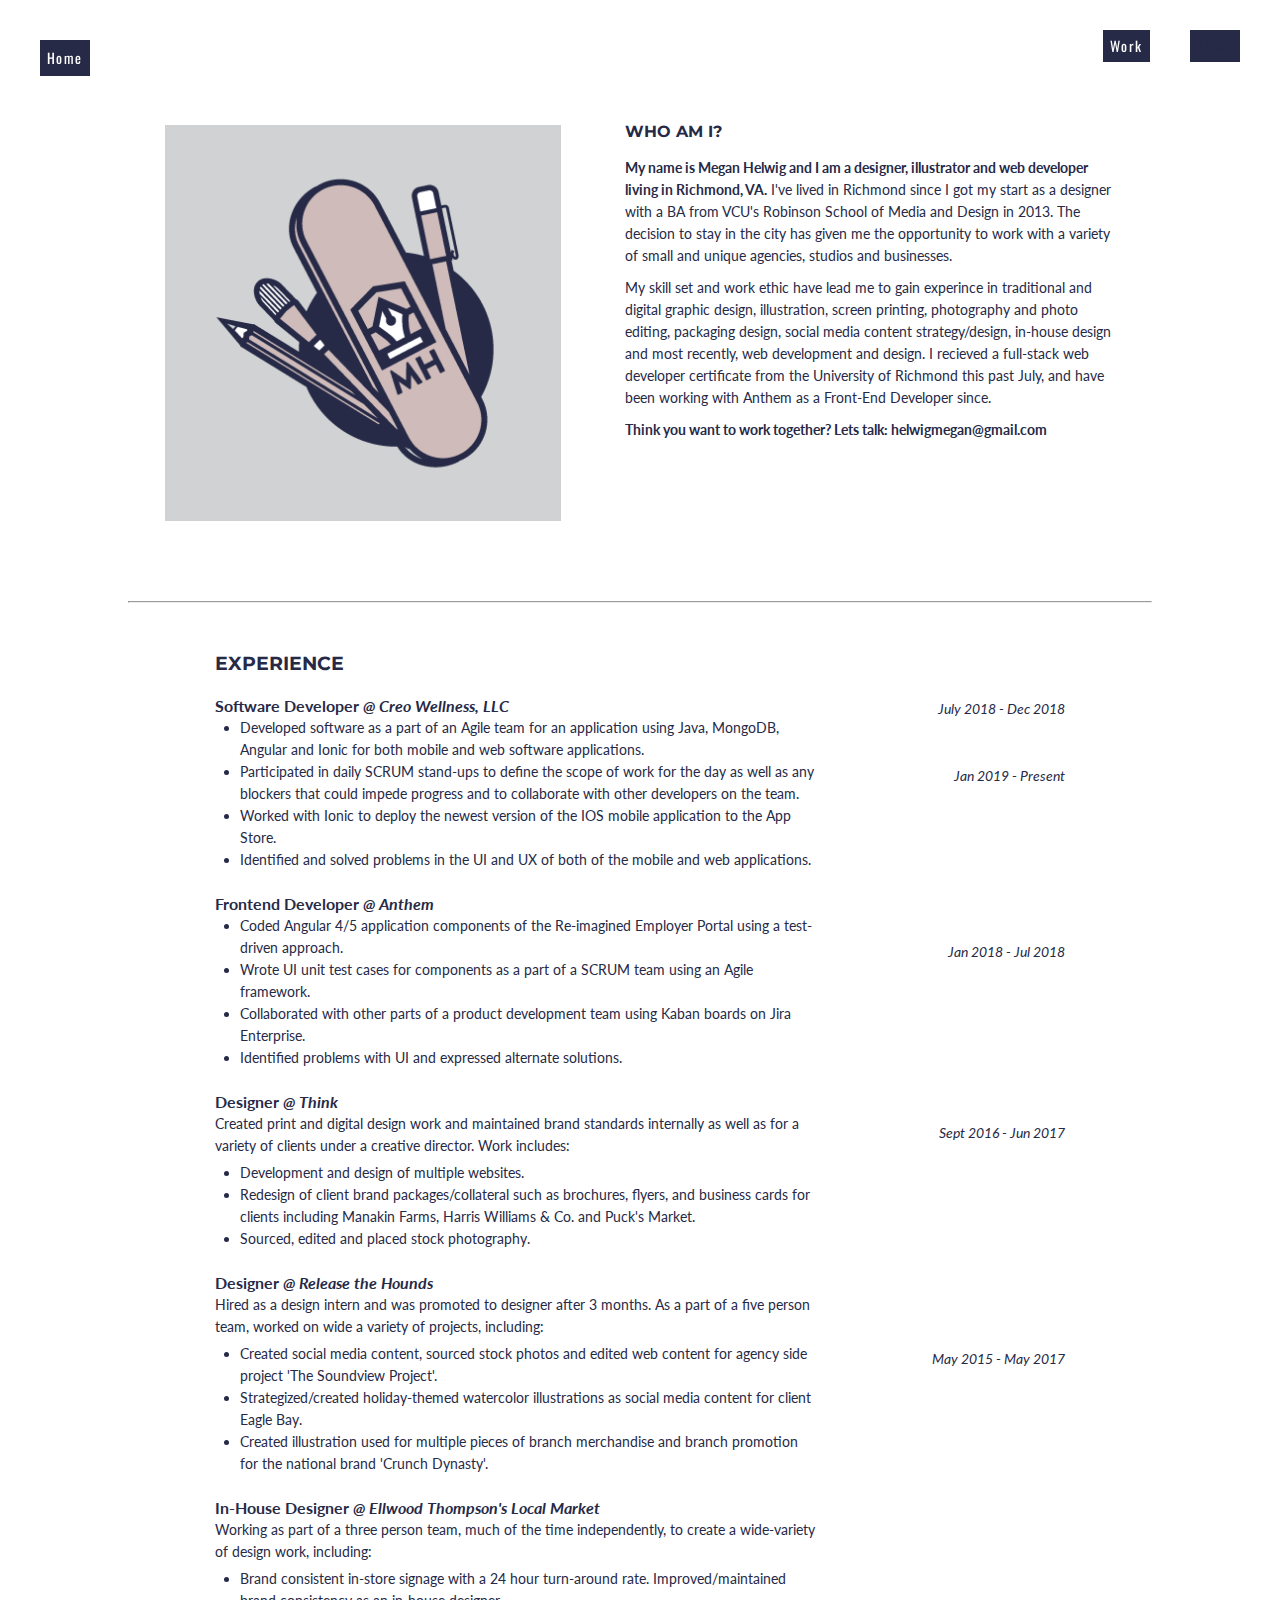
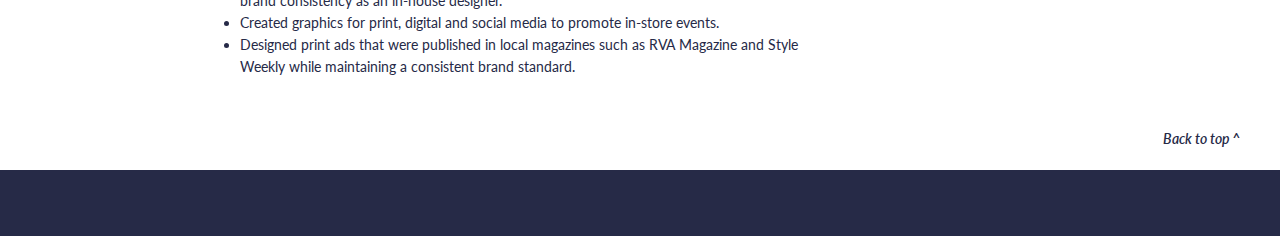
==== about.html @ 529524cf "spacing issue" ====
<!doctype html>
<html lang="en-us">

<!-- Viewport Meta Tag / Title / style.css -->

<head>
  <!-- Page Metadata -->
  <meta charset="UTF-8">
  <meta name="viewport" content="width=device-width, initial-scale=1">
  <meta name="keywords" content="HTML, CSS, SEO, Graphic, Design, Illustration, Adobe, Digital, Designer, Web Developer, Brand, Watercolor, Wordpress, CMS, Richmond, creative">
  <meta name="description" content='The personal design portfolio for Megan Helwig, a Web Developer/Designer/Illustrator in Richmond, VA'>
  <meta name="author" content='Megan Helwig'>
  <meta name="title" content ="Graphic and Web Design Portfolio, About Me">
  <!-- Home Page-->
  <title>Portfolio | Megan Helwig</title>
  <!-- Internal Stylesheets -->
  <link rel="stylesheet" type="text/css" href="assets/css/reset.css">
  <link rel="stylesheet" type="text/css" href="assets/css/about.css">
  <!-- Google Fonts -->
  <link href="https://fonts.googleapis.com/css?family=Lato" rel="stylesheet">
  <link href="https://fonts.googleapis.com/css?family=Montserrat:700|Oswald:300" rel="stylesheet">
  <!-- Font Awesome -->
  <link rel="stylesheet" href="https://use.fontawesome.com/releases/v5.3.1/css/all.css" integrity="sha384-mzrmE5qonljUremFsqc01SB46JvROS7bZs3IO2EmfFsd15uHvIt+Y8vEf7N7fWAU"
    crossorigin="anonymous">
</head>

<body>

  <!-- Header -->
  <header id="masthead">
    <div class="container">
      <!-- Header that links back to Home Page-->
      <a href="index.html" id="homeLink">
         Home
      </a>

      <!-- Nav Bar w/ Links -->
      <nav class="nav">
        <!-- Work -->
        <div class="dropdown">
          <a class="dropbtn">Work</a>
          <div class="dropdown-content">
            <a class="dropdown-link" href="work/project1.html">Apparel Design</a>
            <a class="dropdown-link" href="work/project2.html">Packaging Design</a>
            <a class="dropdown-link" href="work/project3.html">Commercial Watercolor</a>
            <a class="dropdown-link" href="work/project4.html">Iconography </a>
            <a class="dropdown-link" href="work/project5.html">Hand-drawn Illustration</a>
            <a class="dropdown-link" href="work/project6.html">Personal Watercolor</a>
          </div>
        </div>
        <!-- About Me -->
        <a href="about.html">About</a>
      </nav>
    </div>
    <!-- Nav Bar -->
  </header>
  <!--/..Header -->

  <!-- Main Container: About Me Image, Paragraph -->
  <div class="mainSection">
    <!-- Left Side -->
    <div class="leftSide">
      <div id="projects">
        <!-- About Me Image -->
        <div>
          <img id="aboutMe" src="assets/images/AboutMe.png">
        </div>
      </div>
    </div>
    <!--/..Left Side -->

    <!-- Right Side -->
    <div class="rightSide">
      <h3>WHO AM I?</h3>
      <!-- About Me Paragraph -->
      <p id="aboutMePara">
        <strong>My name is Megan Helwig and I am a designer, illustrator and web developer living in Richmond, VA.</strong>        I've lived in Richmond since I got my start as a designer with a BA from VCU's Robinson School of Media and Design
        in 2013. The decision to stay in the city has given me the opportunity to work with a variety of small and unique
        agencies, studios and businesses.
        <div id="space">
          My skill set and work ethic have lead me to gain experince in traditional and digital graphic design, illustration, screen
          printing, photography and photo editing, packaging design, social media content strategy/design, in-house design
          and most recently, web development and design. I recieved a full-stack web developer certificate from the University
          of Richmond this past July, and have been working with Anthem as a Front-End Developer since.
        </div>
        <strong>
      Think you want to work together? Lets talk: 
     <!-- Mail to link w/ subject line: 'Let's work together! -->
      <a href="mailto:helwigmegan@gmail.com?Subject=Lets%20work%20together!" target="_top">
         helwigmegan@gmail.com</a>
      </strong>
      </p>
      <!-- /..About Me Paragraph -->
    </div>
    <!--/..Right Side -->
  </div>
  <!--/..Main Container -->

  <hr class="line">

  <!-- CV -->
  <div class="cv">
    <!-- CV Left Column -->
    <div class="column" id="resumeLeft">
      <h3 class="resumeCateg">EXPERIENCE </h3>
       <!-- Creo Description-->
       <h4>Software Developer <a class="oblique" href="https://www.creochange.com/"> @ Creo Wellness, LLC</a></h4>
       <p class="dateHidden">
         Jan 2019 - Present
       </p>
         <ul class="b">
           <li>Developed software as a part of an Agile team for an application using Java, MongoDB, Angular and Ionic for both mobile and web software applications.
           </li>
           <li>Participated in daily SCRUM stand-ups to define the scope of work for the day as well as any blockers that could impede progress and to collaborate with other developers on the team. 
           </li>
           <li>Worked with Ionic to deploy the newest version of the IOS mobile application to the App Store.    
           </li>
           <li>Identified and solved problems in the UI and UX of both of the mobile and web applications.
          </li>
         </ul>
       <!-- /..Creo Description -->
       <br>
      <!-- Anthem Description-->
      <h4>Frontend Developer <a class="oblique" href="https://www.anthem.com/employer/"> @ Anthem</a></h4>
      <p class="dateHidden">
        Jul 2018 - Present
      </p>
        <ul class="b">
          <li>Coded Angular 4/5 application components of the Re-imagined Employer Portal using a test-driven approach. </li>
          <li>Wrote UI unit test cases for components as a part of a SCRUM team using an Agile framework. </li>
          <li>Collaborated with other parts of a product development team using Kaban boards on Jira Enterprise. </li>
          <li>Identified problems with UI and expressed alternate solutions.</li>
        </ul>
      <!-- /..Anthem Description -->
      <br>
      <!-- Think Description -->
      <h4>Designer<a class="oblique" href="www.think804.com/"> @ Think</a></h4>
      <p class="dateHidden">
        Jan 2018 - Jul 2018
      </p>
      <ul class="b">
        <p id="leftAlign">Created print and digital design work and maintained brand standards internally as well as for a variety of clients
          under a creative director. Work includes:</p>
        <li>Development and design of multiple websites.</li>
        <li>Redesign of client brand packages/collateral such as brochures, flyers, and business cards for clients including
          Manakin Farms, Harris Williams & Co. and Puck's Market.</li>
        <li>Sourced, edited and placed stock photography.</li>
      </ul>
      <!-- /..Think Description -->
      <br>
      <!-- Release the Hounds Description -->
      <h4>Designer<a class="oblique" href="https://www.releasethehounds.tv/"> @ Release the Hounds</a></h4>
      <p class="dateHidden">
        Sept 2016 - Jun 2017
      </p>
      <ul class="b">
        <p id="leftAlign">Hired as a design intern and was promoted to designer after 3 months. As a part of a five person team, worked on
          wide a variety of projects, including:</p>
        <li>Created social media content, sourced stock photos and edited web content for agency side project 'The Soundview
          Project'. </li>
        <li>Strategized/created holiday-themed watercolor illustrations as social media content for client Eagle Bay.</li>
        <li>Created illustration used for multiple pieces of branch merchandise and branch promotion for the national brand 'Crunch
          Dynasty'.
        </li>
      </ul>
      <!-- /..Release the Hounds Description -->
      <br>
      <!-- Ellwoods Description -->
      <h4>In-House Designer<a class="oblique" href="https://ellwoodthompsons.com/"> @ Ellwood Thompson's Local Market</a></h4>
      <ul class="b">
        <p id="leftAlign">Working as part of a three person team, much of the time independently, to create a wide-variety of design work,
          including:
        </p>
        <li>Brand consistent in-store signage with a 24 hour turn-around rate. Improved/maintained brand consistency as an in-house
          designer.
        </li>
        <li>Created graphics for print, digital and social media to promote in-store events.</li>
        <li>Designed print ads that were published in local magazines such as RVA Magazine and Style Weekly while maintaining
          a consistent brand standard.</li>
      </ul>
      <!-- /..Ellwoods Description -->
    </div>
    <!--/..CV Left Column -->

    <!-- CV Right Column -->
    <div class="column" id="resumeRight">
      <p class="resumeDate" id="date1">
        July 2018 - Dec 2018
      </p>
      <p class="resumeDate" id="date1">
        Jan 2019 - Present
      </p>
      <br>
      <br>
      <p class="resumeDate" id="date2">
        Jan 2018 - Jul 2018
      </p>
      <br>
      <br>
      <p class="resumeDate" id="date3">
        Sept 2016 - Jun 2017
      </p>
      <br>
      <br>
      <p class="resumeDate" id="date4">
        May 2015 - May 2017
      </p>
    </div>
    <!--/..CV Right Column -->
  </div>
  <!--/..CV -->

  <!-- Back to Top Link -->
  <div id="marginRight">
    <a id="backToTop" href="#top">
      <p>Back to top ^</p>
    </a>
  </div>

  <!-- Footer -->
  <footer class="footer">
    <div class="contact" id="contact">
      <ul>
        <li class="socialLinks">
          <a href="https://github.com/helwigmj">
            <i class="fab fa-github fa-2x"></i>
          </a></li>
        <li class="socialLinks">
          <a href="https://www.linkedin.com/in/meganhelwig/">
            <i class="fab fa-linkedin-in fa-2x"></i>
          </a></li>
        <li class="socialLinks">
          <a href="https://www.instagram.com/inflammatorykitten">
            <i class="fab fa-instagram fa-2x"></i>
          </a></li>
      </ul>
    </div> -->
  </footer>
  <!--/..Footer -->


</body>

</html>
---- assets/css/about.css ----
/* General Styling */
 body {
    font-family: Lato, sans-serif;
    line-height: 22px; 
    color: #262A47;
 }
    
 * {
    box-sizing: border-box;
 }

 .container {
    width: 100%;
    margin: 0 auto;
 } 

 html {
    scroll-behavior: smooth;
 }
   
 /* Font Styling */
 p {
    margin-bottom: 20px;
    font-size: 14px;
 }

 h1,
 h2,
 h3 {
    font-family: Montserrat, sans-serif;
    color: #262A47;
 }
    
 footer h3 {
    font-family: Montserrat, sans-serif;
    padding-bottom: 20px;
    margin-bottom: 15px;
    line-height: 22px;
    border-bottom: 2px solid #eee;
 }
  
 /* Image Styling */
 img {
    max-width: 100%;
 }
    
 /* Header/Logo Styling */
 #masthead {
    position: fixed;
    z-index: 99;
    width: 100%;
    height: 75px;
    margin: 0 0 30px;
    color: #262A47;
 }
    
 #homeLink {
    float: left;
    margin-left: 40px;
    margin-top: 40px;
    /* display: inline-block; */
    font-family: Oswald, sans-serif;
    letter-spacing: .1em;
    font-size: 14px;
    color: white;
    background-color: rgba(38, 42, 71);
    padding: 7px;
    text-decoration: none;
 }
  
 /* Nav Bar w/ Dropdown */
 nav {
    float: right;
    margin-top: 30px;
    margin-right: 40px;
    line-height: 18px;
    letter-spacing: .1em;
    font-size: 14px;
 }
    
 nav a {
    display: inline-block;
    margin-left: 15px;
    font-family: Oswald, sans-serif;
    color: white;
    background-color: rgba(38, 42, 71);
    padding: 7px;
    text-decoration: none;
 }
    
 nav a:first-child {
    font-size: 14px;
    font-family: Oswald, sans-serif;
 }
  
 /* Nav links on hover styling */
 nav a:hover {
    color:  #CFBBBA !important;
 }
  
 /*Dropdown Styling */
 .dropdown {
    display: inline-block;
    font-size: 14px;
    font-family: Oswald, sans-serif;
    padding-left: 0px !important;
    margin-left: 15px !important;
    margin-right: 20px !important;
    color: white !important;
 }
    
 .dropdown-content {
    display: none;
    position: absolute;
    background-color: #262A47;
    color: white !important;
    font-family: Oswald, sans-serif;
    min-width: 100px;
    box-shadow: 0px 8px 16px 0px rgba(0,0,0,0.2);
    padding: 12px 10px;
    z-index: 1;
    margin-right: 15px;
 }
    
 .dropdown:hover .dropdown-content {
    display: grid;
 }
    
 .dropdown-link {
    border: none !important;
    font-family: Oswald, sans-serif;
    line-height: 22px;
    color: white !important;
 }


 /* About Me- Body*/
 .mainSection {
    padding-top: 75px;
    max-width: 1100px;
    margin: 0 auto;
    display: block !important;
 }

 #projects {
    margin-bottom: 75px;
    margin-top: 50px;
 }
  
 .project-tile {
    height: 400px;
    width: 350px;
    background-color: gray;
    margin: 0 30px 40px;
 }
  
 /*Left side of layout- About Me Image */
 .leftSide {
    width: 40%;
    float: left;
    margin-left: 75px;
 }
  #aboutMe {
      width: 90%;
      margin-right: 20px;
      /* height: 100%; */
  }

 /* Right Side of Layout- About Me Pargraph */  
 .rightSide {
    width: 45%;
    float: left;
    margin: 25px 20px;
    padding-top: 20px;
    font-size: 14px !important;
 }

 #aboutMePara {
    margin-top: 15px;
    font-size: 14px;
 }

 #space {
    margin-top: -10px;
    margin-bottom: 10px;
 }

 a:link {
    text-decoration: none;
    color: #262A47;
 }

 a:hover {
    color: #CFBBBA;
 }

 /* CV Styling */
 .cv {
    display: flex;
    margin: 0 auto; 
    max-width: 850px;
    margin-top: 50px;
    margin-bottom: 50px;
 }

 .cv:after {
    content: "";
    display: table;
    clear: both; 
 }

 /* Horizontal Seperator Line */
 .line {
    width: 80%;
    top: 50%;
    text-align: center;
    color: #CFBBBA;
 }


 /* Resume Left */
 .resumeCateg {
    margin-bottom: 20px;
 }

 #resumeLeft {
    margin-right: 100px;
 }

 #noBotMargin {
    margin-bottom: 0px !important;
 }

 #leftAlign {
    text-align: left !important;
    margin-bottom: 5px !important;
    white-space: normal;
 }

 /* Bullet Points for Experience */
 ul.b {
    list-style-type: disc;
    padding: 0 !important;
    margin: 0 !important;
    white-space: normal
 }

 .b li {
    list-style-type: disc;
    display:list-item;
    text-align: left;
    margin-left: 25px;
    padding: 0 !important;
    font-size: 14px;
    white-space: normal
 }

 ul.b  {
    word-wrap: break-word;
 }

 li {
    word-wrap: break-word;
 }

 /* Styling for Company Name */
 a.oblique {
    color: #262A47;
    font-style: oblique;
 }

 a.oblique:hover {
    color: #CFBBBA;
 } 

 .dateHidden {
    display: none;
 }

 /* Resume Right */
 .resumeDate {
    font-style: oblique;
    font-size: 14px;
    flex: 50%;
    width: 150px;
    text-align: right;
 }

 /* Spacing for date span- left column of resume */
 #date1 {
    margin-top: 45px;
 }

 #date2 {
    margin-top: 90px;
 }

 #date3 {
    margin-top: 95px;
 }

  #date4 {
    margin-top: 140px;
}


 /* Back to top link */
 #backToTop {
    text-align: right;
    font-size: 14px;
    font-style: oblique;
    font-weight: 600;
    text-decoration: none;
    color: #262A47;
 }
  
 #marginRight {
    margin-right: 40px;
 }

 /* Footer & Social Links */
 footer {
    padding: 1px;
    display: block;
    width: 100%;
    clear: both;
    font-size: 14px;
    text-align: center;
    background:#262A47;
 }

 .footer {
    width: 100%;
    min-height: 50px;
 }
  
 /* Social Media Link Styling */
 .socialLinks {
    display: inline-block;
 }
  
 .socialLinks a {
    color: #CFBBBA;
    text-transform: uppercase;
    text-decoration: none;
    margin: 0 auto;
    letter-spacing: 0.15em;
    display: inline-block;
    padding: 5px 10px;
 }

 i.fab:hover {
    color: white;
  }
  
  
 /* Social Media Link Layout Styling- centered/spaced */
 ul { 
    margin: 20px auto 0; 
    padding: 0; 
    list-style: none; 
    display: table;
    max-width: 600px;
    text-align: center;
 }
  
 li { 
    display: table-cell; 
    position: relative; 
 }

  
   
 /*Mobile Responsiveness*/

 /* Max-Width 960px */
 @media only screen and (max-width: 960px) { 
    /* About Me Image/ Paragraph */
    #projects {
        margin-bottom: 20px;
        float: none;
    }
    .leftSide {
        width: 100%;
        margin: 0 auto;
        float: none;
        text-align: center;
    }
    .project-tile {
        margin: 0 auto;
        clear: both;
        float: none;
        text-align: center;
    }

    .rightSide {
        width: 100%;
        max-width: 600px;
        margin: 0 auto;
        float: none;
        text-align: center;
        word-wrap: break-word;
        padding-top: 0;
    }    

    .dateHidden {
        display: block !important;
        font-weight: 300;
        font-size: 13px;
        color: gray;
        margin-bottom: 0;
    }

    /* CV Styling */
    #resumeLeft {
        margin: 0 auto;
    }

    .cv {
        display: block !important;
        margin: 0 auto;
        max-width: 600px;
        padding-top: 40px;
    }

    .column {
        flex: unset !important;
    }

    .resumeDate {
        display: none;
    }

    ul {
       width: unset !important;
    }
    #aboutMe {
        max-width: 350px;
        margin-right: 0px !important;
    }
 }
  
 /* Media Query- 768px or Less */
 @media only screen and (max-width: 650px) {
    .rightSide {
        margin: 0 auto;
        padding: 10px;
    }

    .cv {
        word-wrap: break-word;
        margin: 0 auto;
    }

    #resumeLeft {
        margin: 0 auto;
        word-wrap: break-word;
        padding: 10px;
    }

    #resumeRight {
        display: none;
    }

    .project-tile {
        width: 300px;
        height: 350px;
    }

    #homepageLink {
        margin-left: 20px;
    }
    #aboutMe {
        max-width: 300px;
        margin-right: 0px !important;
    }
 }

 /* Media Query 450px or Less */
 @media only screen and (max-width: 450px) {
    #resumeLeft .column {
        max-width: 400px;
        word-wrap: break-word;
        padding: 10px;
    }

    .cv {
        margin: 0 20px 20px 20px;
    }

    .rightSide {
        margin: 0 auto;
        padding: 10px;
    }

    #logo {
        margin-left: 5px;
        margin-top: 5px;
    }

    nav {
        margin-right: 15px;
        margin-top: 35px;
    }

    #about {
        display: none;
    }

    .project-tile {
        margin: 0 auto;
        width: 200px;
        height: 250px;
    }
    #homeLink {
        margin-left: 15px !important;
        margin-top: 35px !important;
    }
}
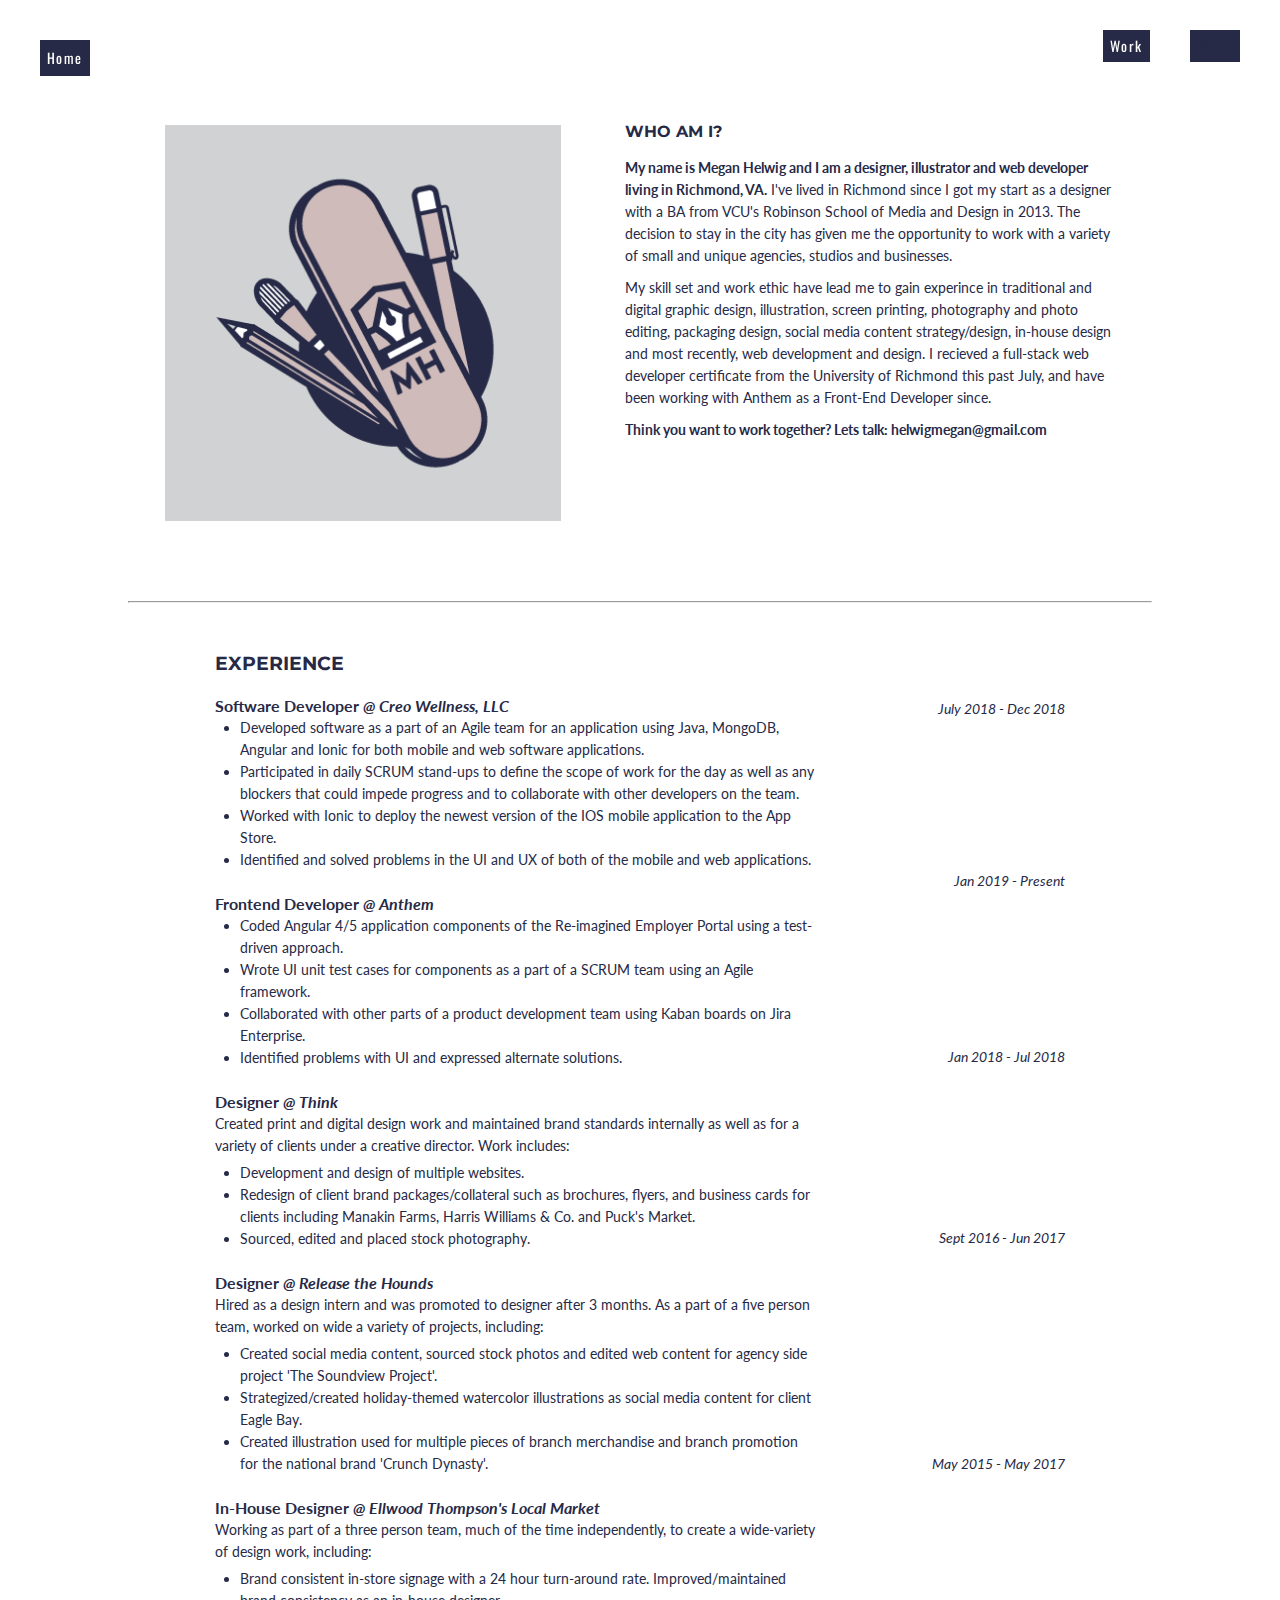
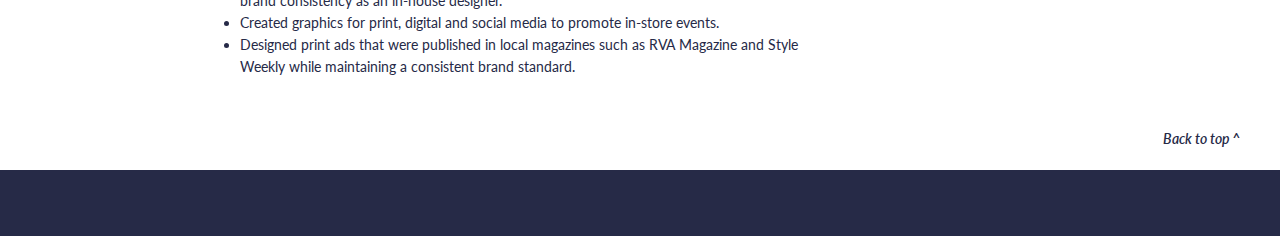
==== commit 7add73d4: "styling for Creo dates on about me page" ====
--- a/about.html
+++ b/about.html
@@ -187,7 +187,7 @@
       <p class="resumeDate" id="date1">
         July 2018 - Dec 2018
       </p>
-      <p class="resumeDate" id="date1">
+      <p class="resumeDate" id="date">
         Jan 2019 - Present
       </p>
       <br>
--- a/assets/css/about.css
+++ b/assets/css/about.css
@@ -287,6 +287,10 @@
  }
 
  /* Spacing for date span- left column of resume */
+ #date {
+    margin-top: 150px;
+ }
+ 
  #date1 {
     margin-top: 45px;
  }
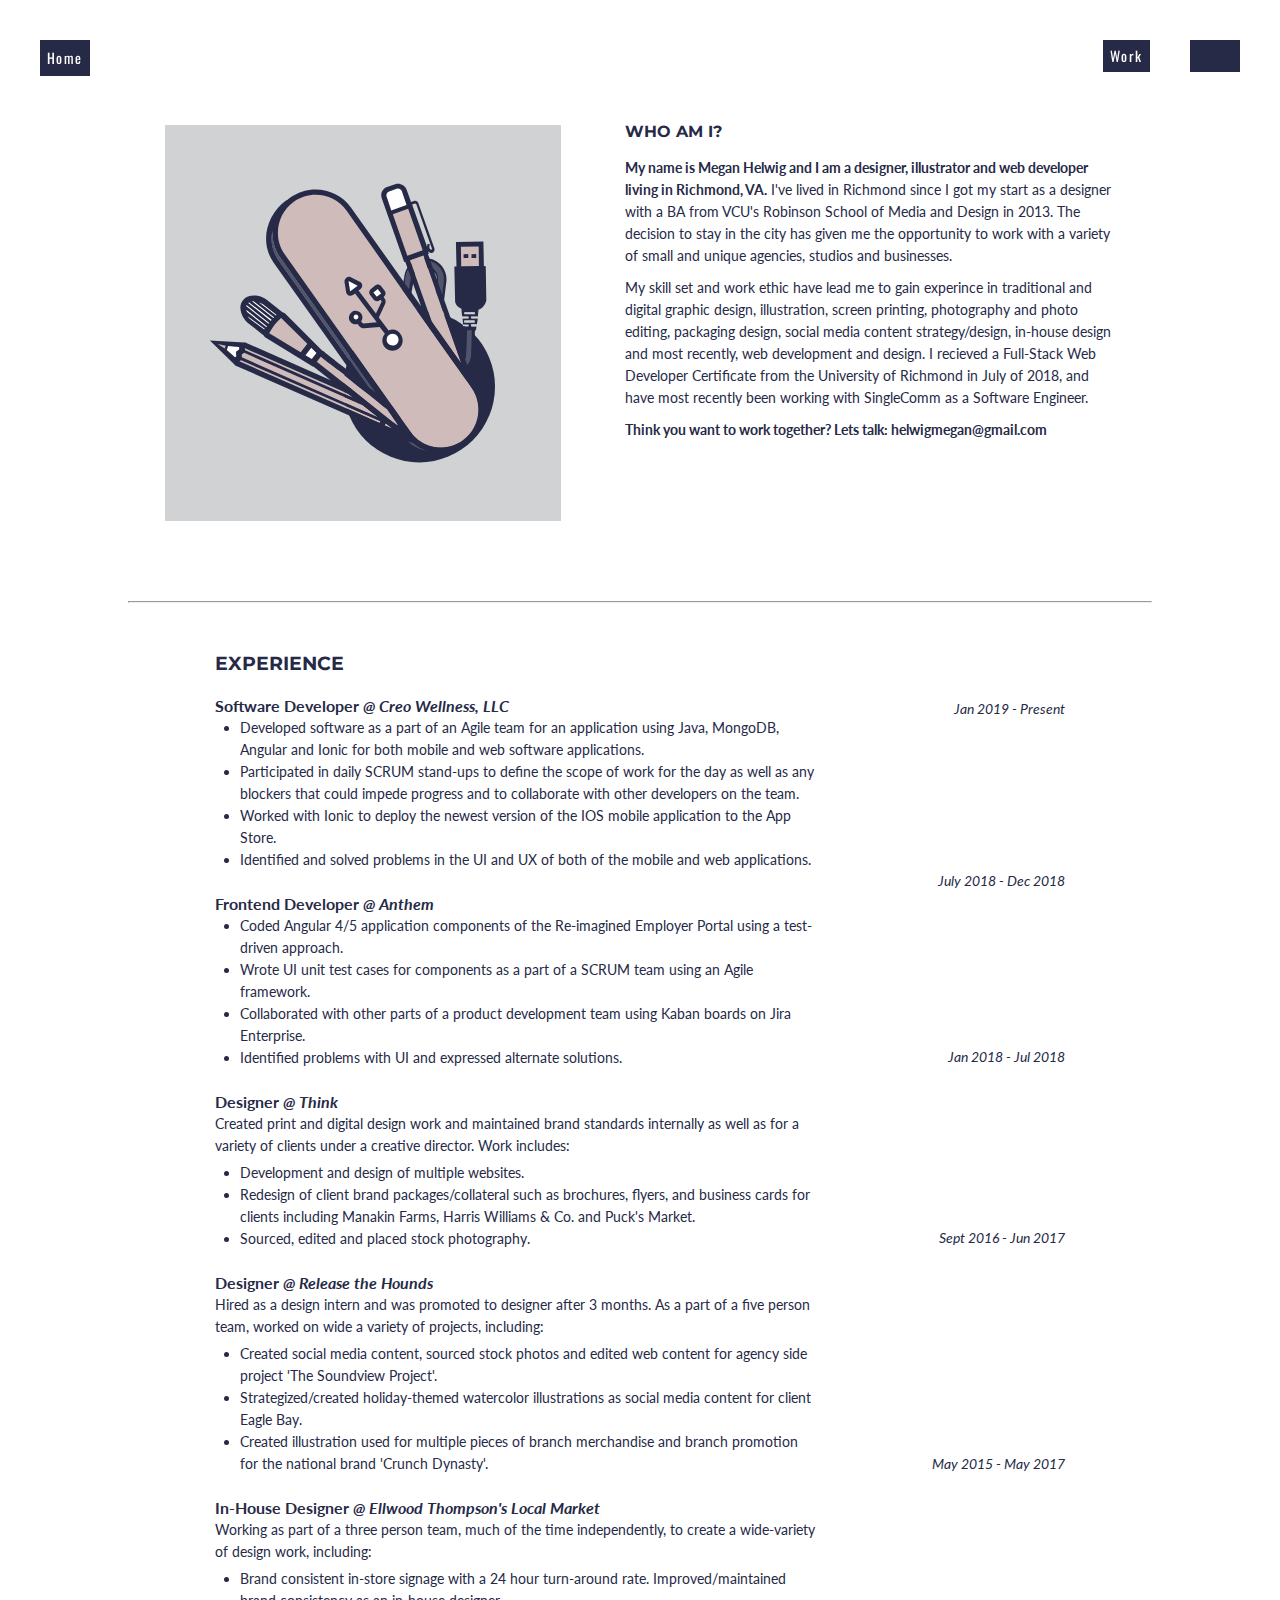
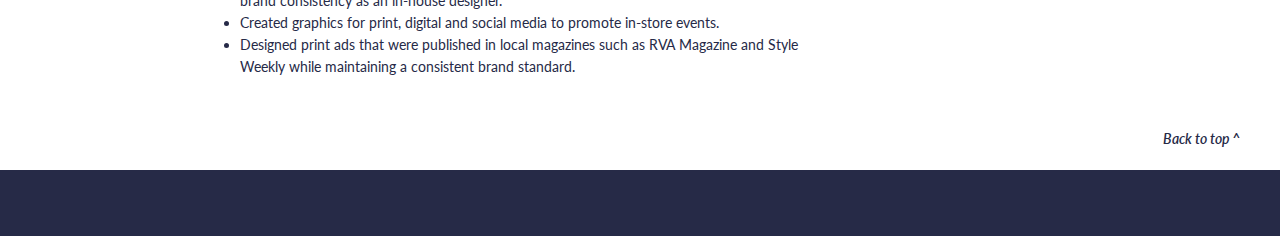
==== commit deb2c3fe: "new logo & added favicon" ====
--- a/about.html
+++ b/about.html
@@ -63,7 +63,7 @@
       <div id="projects">
         <!-- About Me Image -->
         <div>
-          <img id="aboutMe" src="assets/images/AboutMe.png">
+          <img id="aboutMe" src="assets/images/AboutMe-Sm.svg">
         </div>
       </div>
     </div>
@@ -80,8 +80,8 @@
         <div id="space">
           My skill set and work ethic have lead me to gain experince in traditional and digital graphic design, illustration, screen
           printing, photography and photo editing, packaging design, social media content strategy/design, in-house design
-          and most recently, web development and design. I recieved a full-stack web developer certificate from the University
-          of Richmond this past July, and have been working with Anthem as a Front-End Developer since.
+          and most recently, web development and design. I recieved a Full-Stack Web Developer Certificate from the University
+          of Richmond in July of 2018, and have most recently been working with SingleComm as a Software Engineer.
         </div>
         <strong>
       Think you want to work together? Lets talk: 
@@ -185,10 +185,10 @@
     <!-- CV Right Column -->
     <div class="column" id="resumeRight">
       <p class="resumeDate" id="date1">
+        Jan 2019 - Present
+      </p>
+      <p class="resumeDate" id="date5">
         July 2018 - Dec 2018
-      </p>
-      <p class="resumeDate" id="date">
-        Jan 2019 - Present
       </p>
       <br>
       <br>
--- a/assets/css/about.css
+++ b/assets/css/about.css
@@ -71,7 +71,7 @@
  /* Nav Bar w/ Dropdown */
  nav {
     float: right;
-    margin-top: 30px;
+    margin-top: 40px;
     margin-right: 40px;
     line-height: 18px;
     letter-spacing: .1em;
@@ -287,7 +287,7 @@
  }
 
  /* Spacing for date span- left column of resume */
- #date {
+ #date5 {
     margin-top: 150px;
  }
  
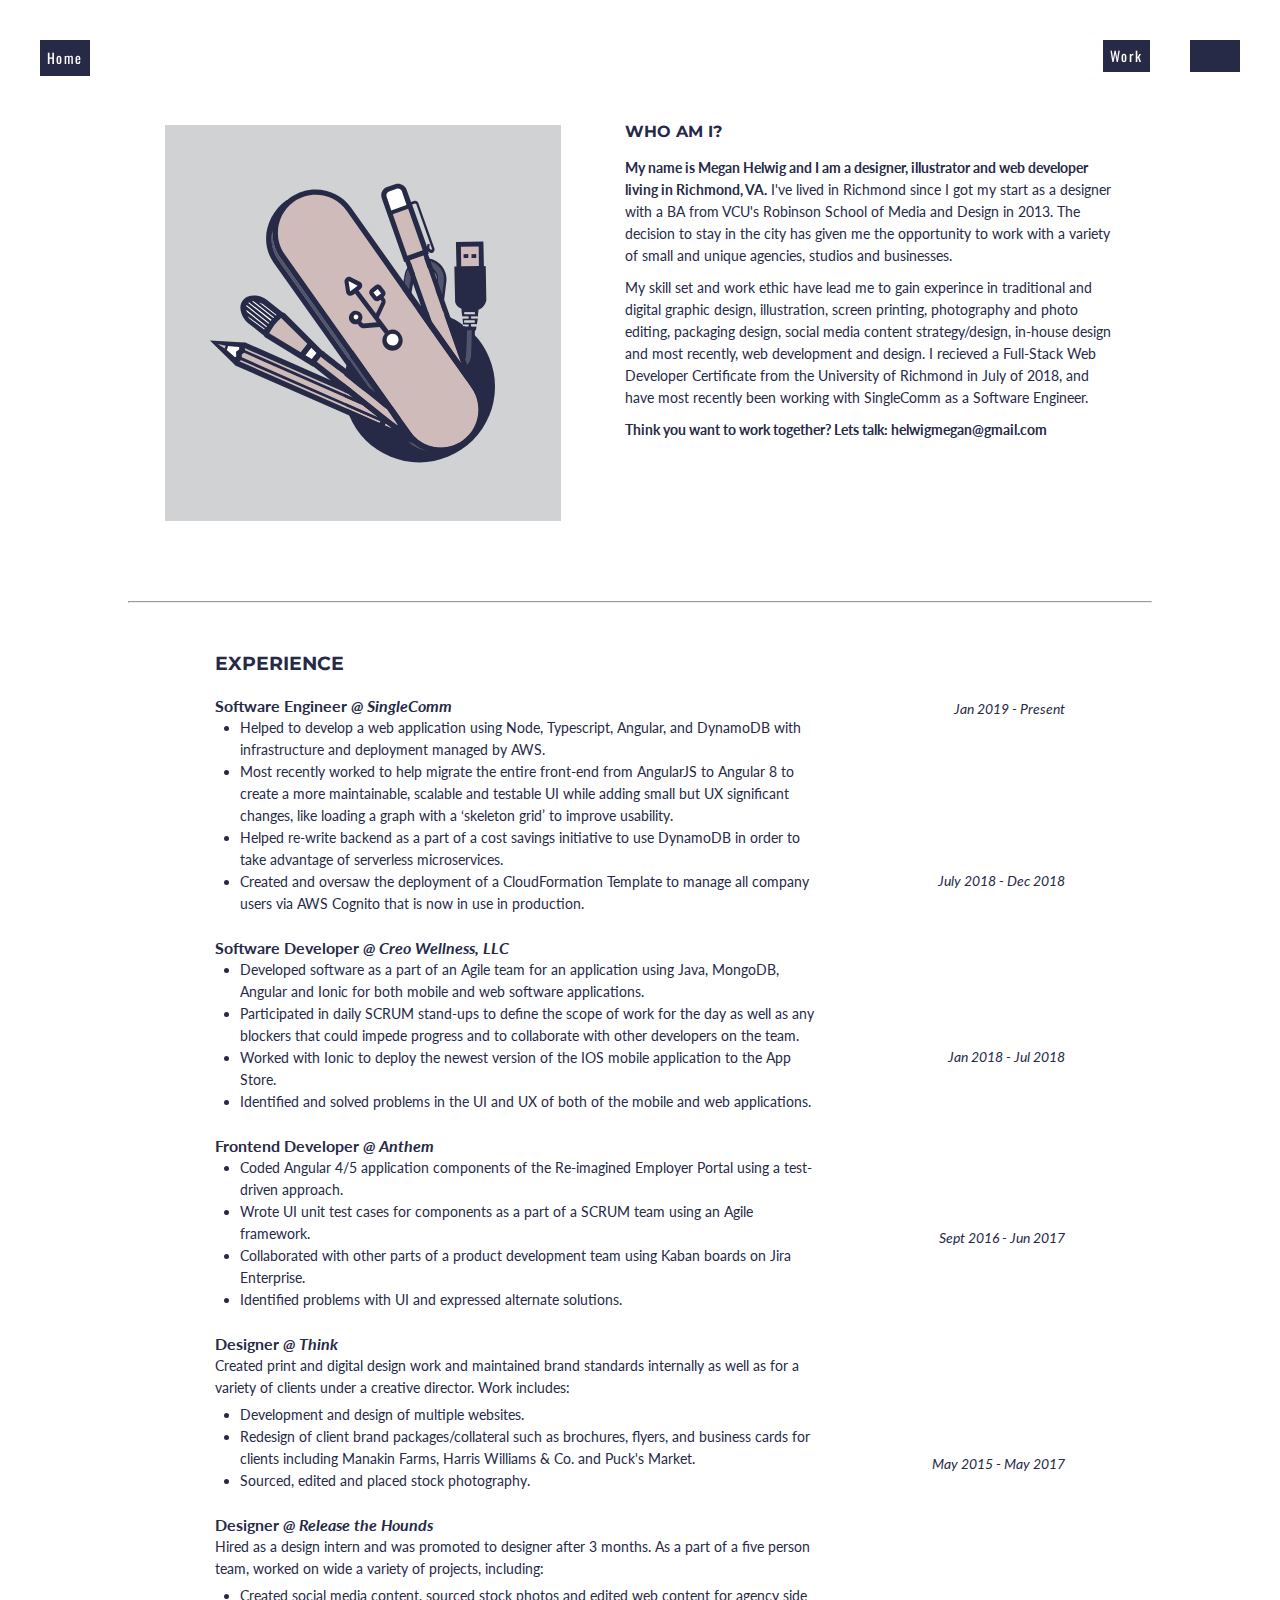
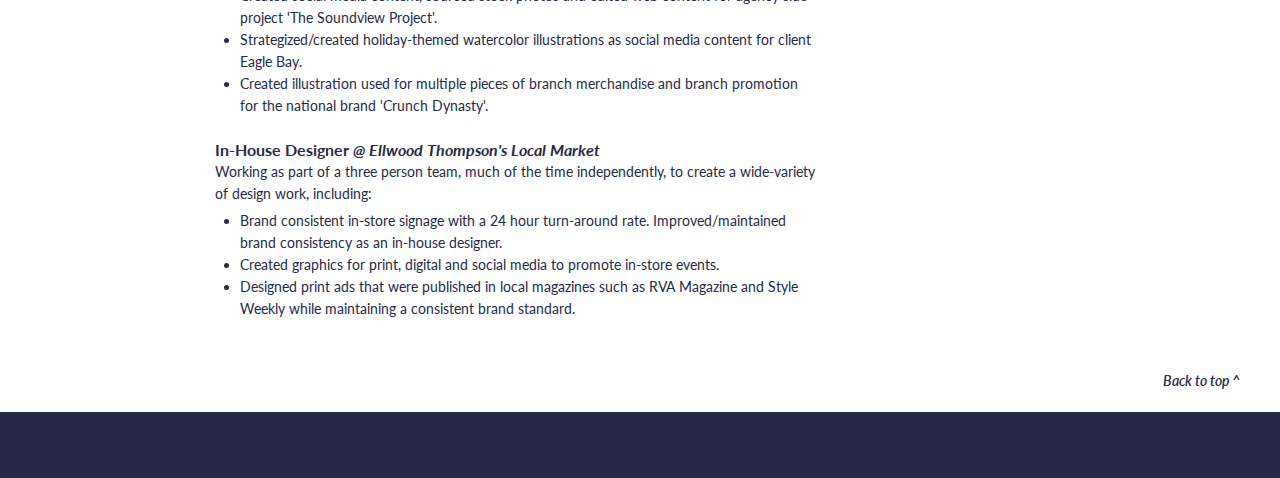
==== commit ebbad8f4: "updating resume" ====
--- a/about.html
+++ b/about.html
@@ -11,6 +11,9 @@
   <meta name="description" content='The personal design portfolio for Megan Helwig, a Web Developer/Designer/Illustrator in Richmond, VA'>
   <meta name="author" content='Megan Helwig'>
   <meta name="title" content ="Graphic and Web Design Portfolio, About Me">
+   <!-- Favicon -->
+   <link rel="shortcut icon" href="assets/images/favicon/favicon.ico" type="image/x-icon">
+   <link rel="icon" href="assets/images/favicon/favicon.ico" type="image/x-icon">
   <!-- Home Page-->
   <title>Portfolio | Megan Helwig</title>
   <!-- Internal Stylesheets -->
@@ -103,10 +106,27 @@
     <!-- CV Left Column -->
     <div class="column" id="resumeLeft">
       <h3 class="resumeCateg">EXPERIENCE </h3>
-       <!-- Creo Description-->
+       <!-- SingleComm Description-->
+       <h4>Software Engineer <a class="oblique" href="https://www.singlecomm.com/"> @ SingleComm</a></h4>
+       <p class="dateHidden">
+         March 2019 - Present
+       </p>
+         <ul class="b">
+           <li>Helped to develop a web application using Node, Typescript, Angular, and DynamoDB with infrastructure and deployment managed by AWS.
+           </li>
+           <li>Most recently worked to help migrate the entire front-end from AngularJS to Angular 8 to create a more maintainable, scalable and testable UI while adding small but UX significant changes, like loading a graph with a ‘skeleton grid’ to improve usability.
+           </li>
+           <li>Helped re-write backend as a part of a cost savings initiative to use DynamoDB in order to take advantage of serverless microservices.
+           </li>
+           <li>Created and oversaw the deployment of a CloudFormation Template to manage all company users via AWS Cognito that is now in use in production.
+          </li>
+         </ul>
+       <!-- /..SingleComm Description -->
+        </br>
+      <!-- Creo Description-->
        <h4>Software Developer <a class="oblique" href="https://www.creochange.com/"> @ Creo Wellness, LLC</a></h4>
        <p class="dateHidden">
-         Jan 2019 - Present
+         Jan 2019 - Feb 2019
        </p>
          <ul class="b">
            <li>Developed software as a part of an Agile team for an application using Java, MongoDB, Angular and Ionic for both mobile and web software applications.
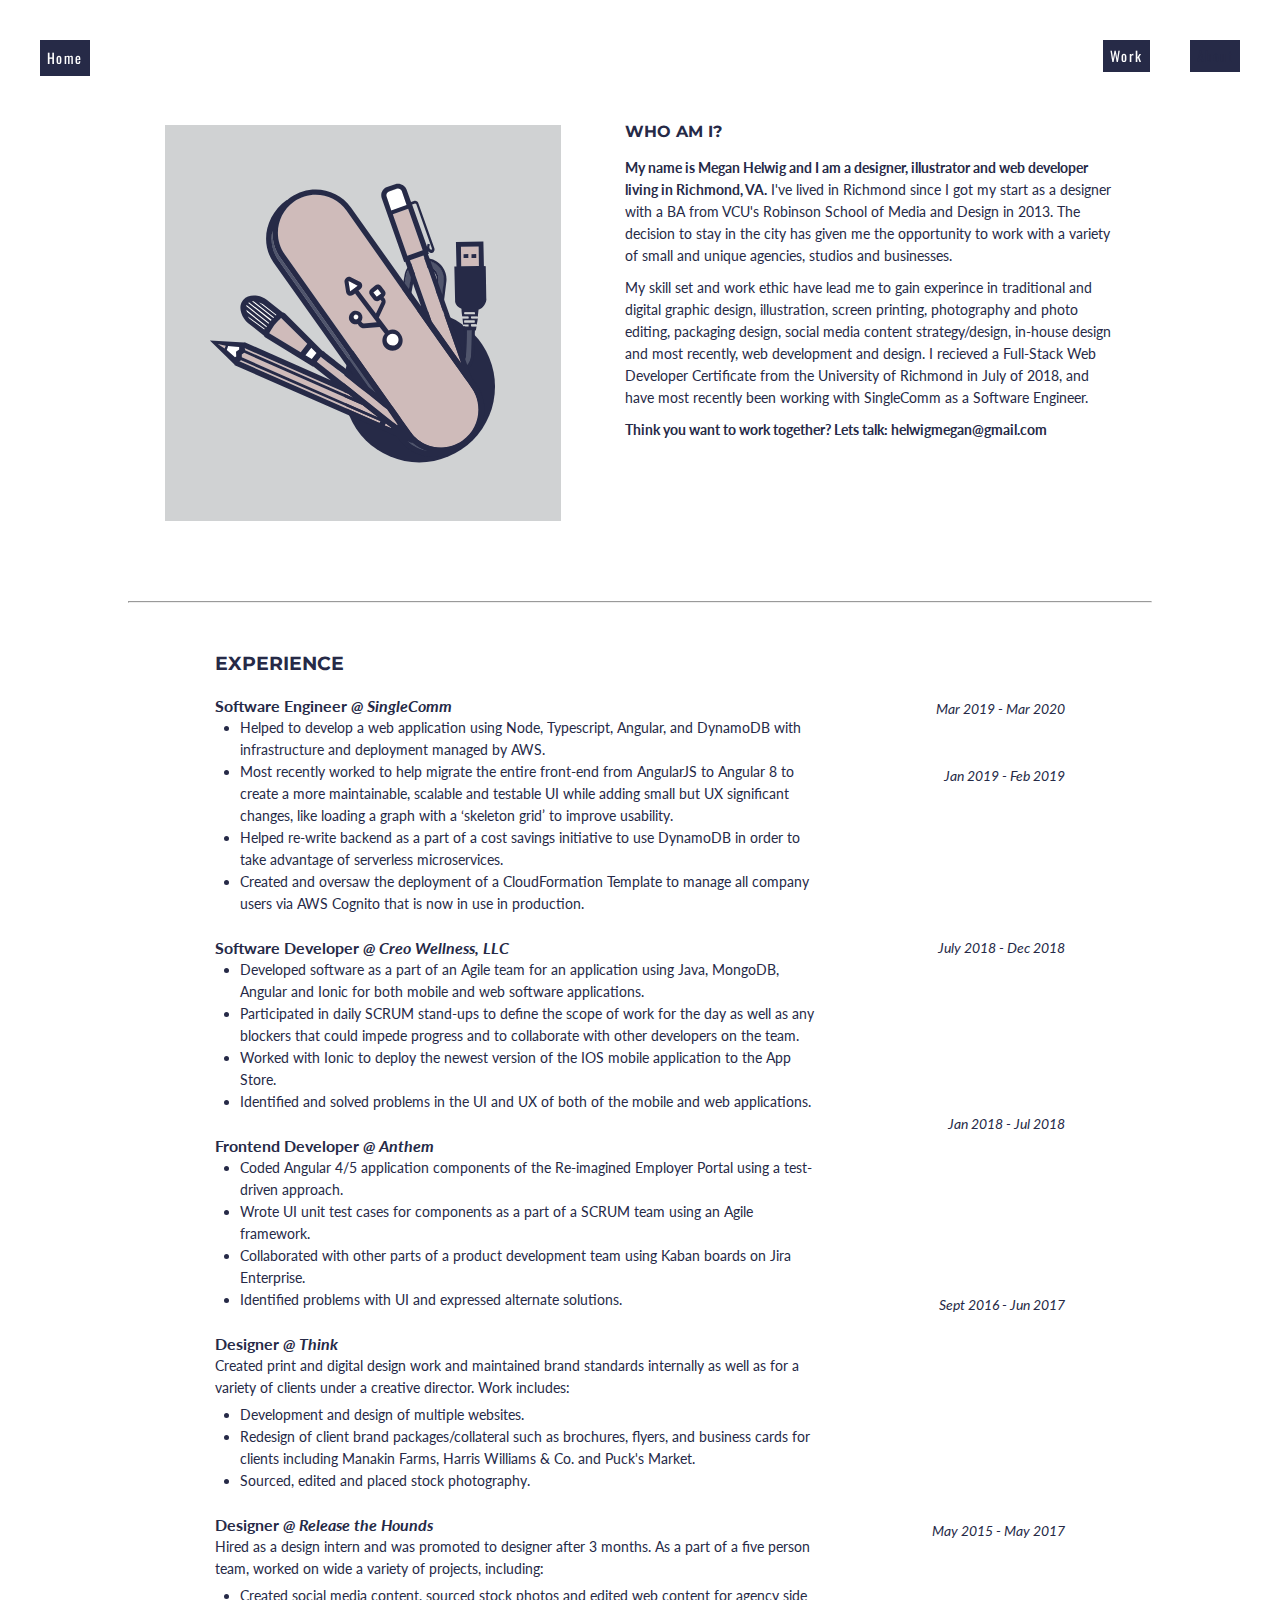
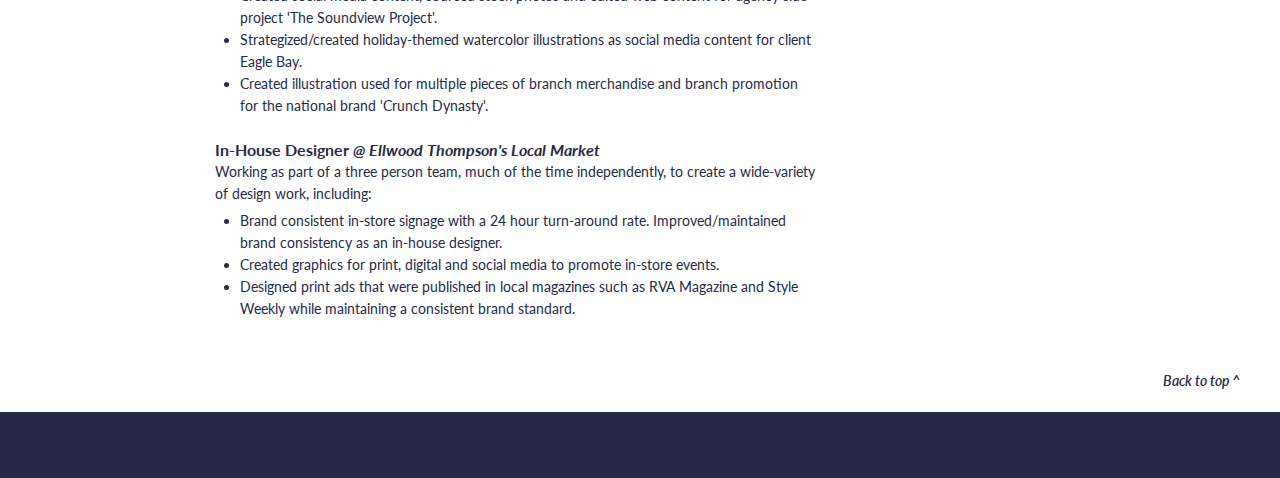
==== commit 39f00822: "abbreviating march" ====
--- a/about.html
+++ b/about.html
@@ -205,7 +205,10 @@
     <!-- CV Right Column -->
     <div class="column" id="resumeRight">
       <p class="resumeDate" id="date1">
-        Jan 2019 - Present
+        Mar 2019 - Mar 2020
+      </p>
+      <p class="resumeDate" id="date1">
+        Jan 2019 - Feb 2019
       </p>
       <p class="resumeDate" id="date5">
         July 2018 - Dec 2018
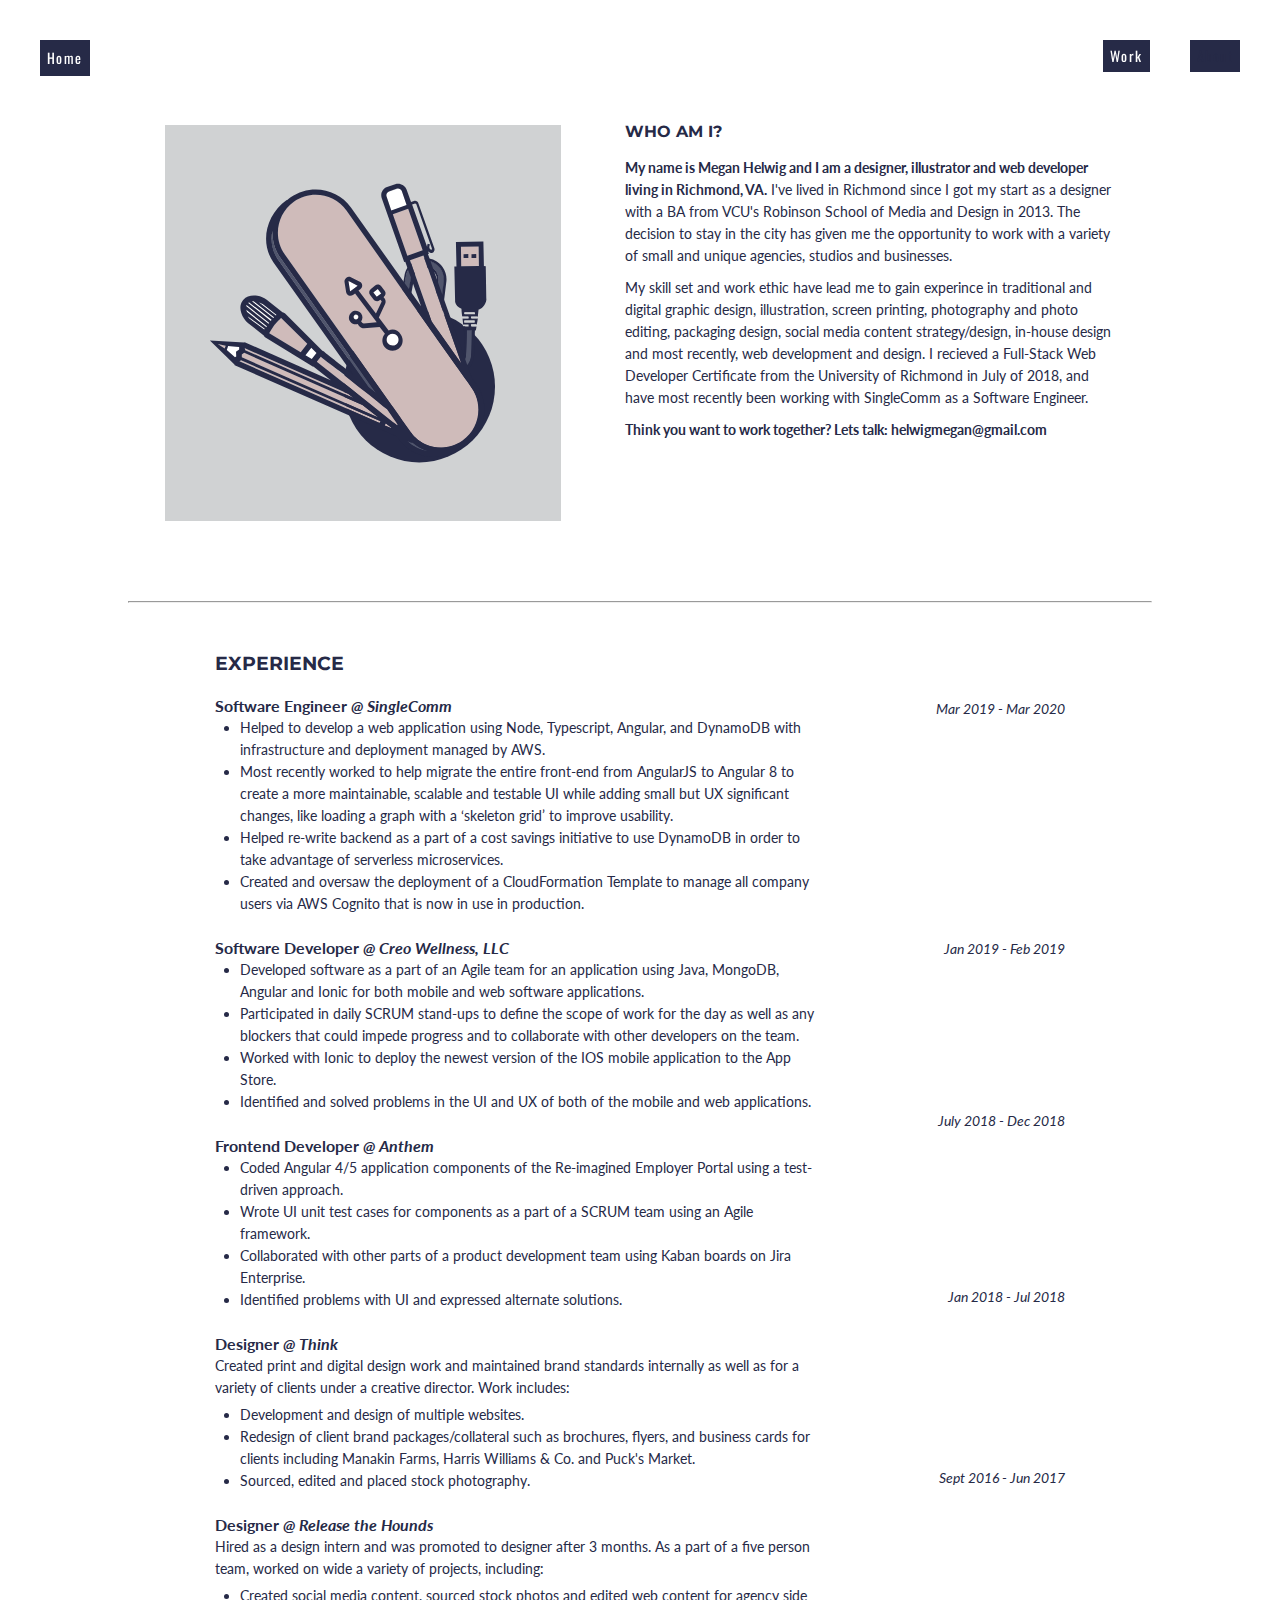
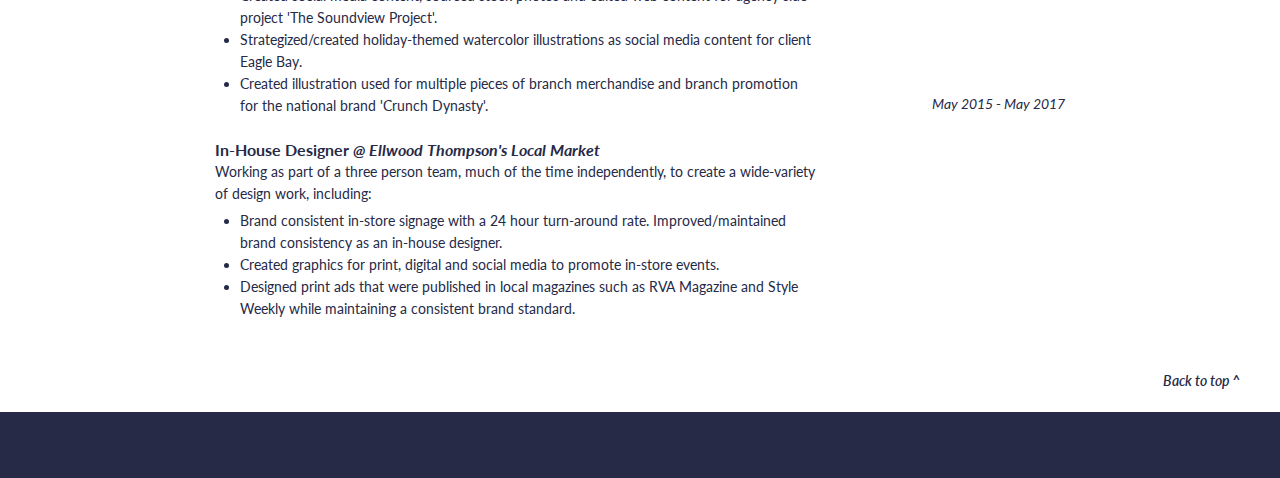
==== commit 47a8808d: "fixing margins for new date" ====
--- a/about.html
+++ b/about.html
@@ -207,7 +207,7 @@
       <p class="resumeDate" id="date1">
         Mar 2019 - Mar 2020
       </p>
-      <p class="resumeDate" id="date1">
+      <p class="resumeDate" id="date6">
         Jan 2019 - Feb 2019
       </p>
       <p class="resumeDate" id="date5">
--- a/assets/css/about.css
+++ b/assets/css/about.css
@@ -287,10 +287,6 @@
  }
 
  /* Spacing for date span- left column of resume */
- #date5 {
-    margin-top: 150px;
- }
- 
  #date1 {
     margin-top: 45px;
  }
@@ -303,9 +299,18 @@
     margin-top: 95px;
  }
 
-  #date4 {
-    margin-top: 140px;
+#date4 {
+   margin-top: 140px;
 }
+
+#date5 {
+   margin-top: 150px;
+}
+
+#date6 {
+   margin-top: 218px;
+}
+
 
 
  /* Back to top link */
